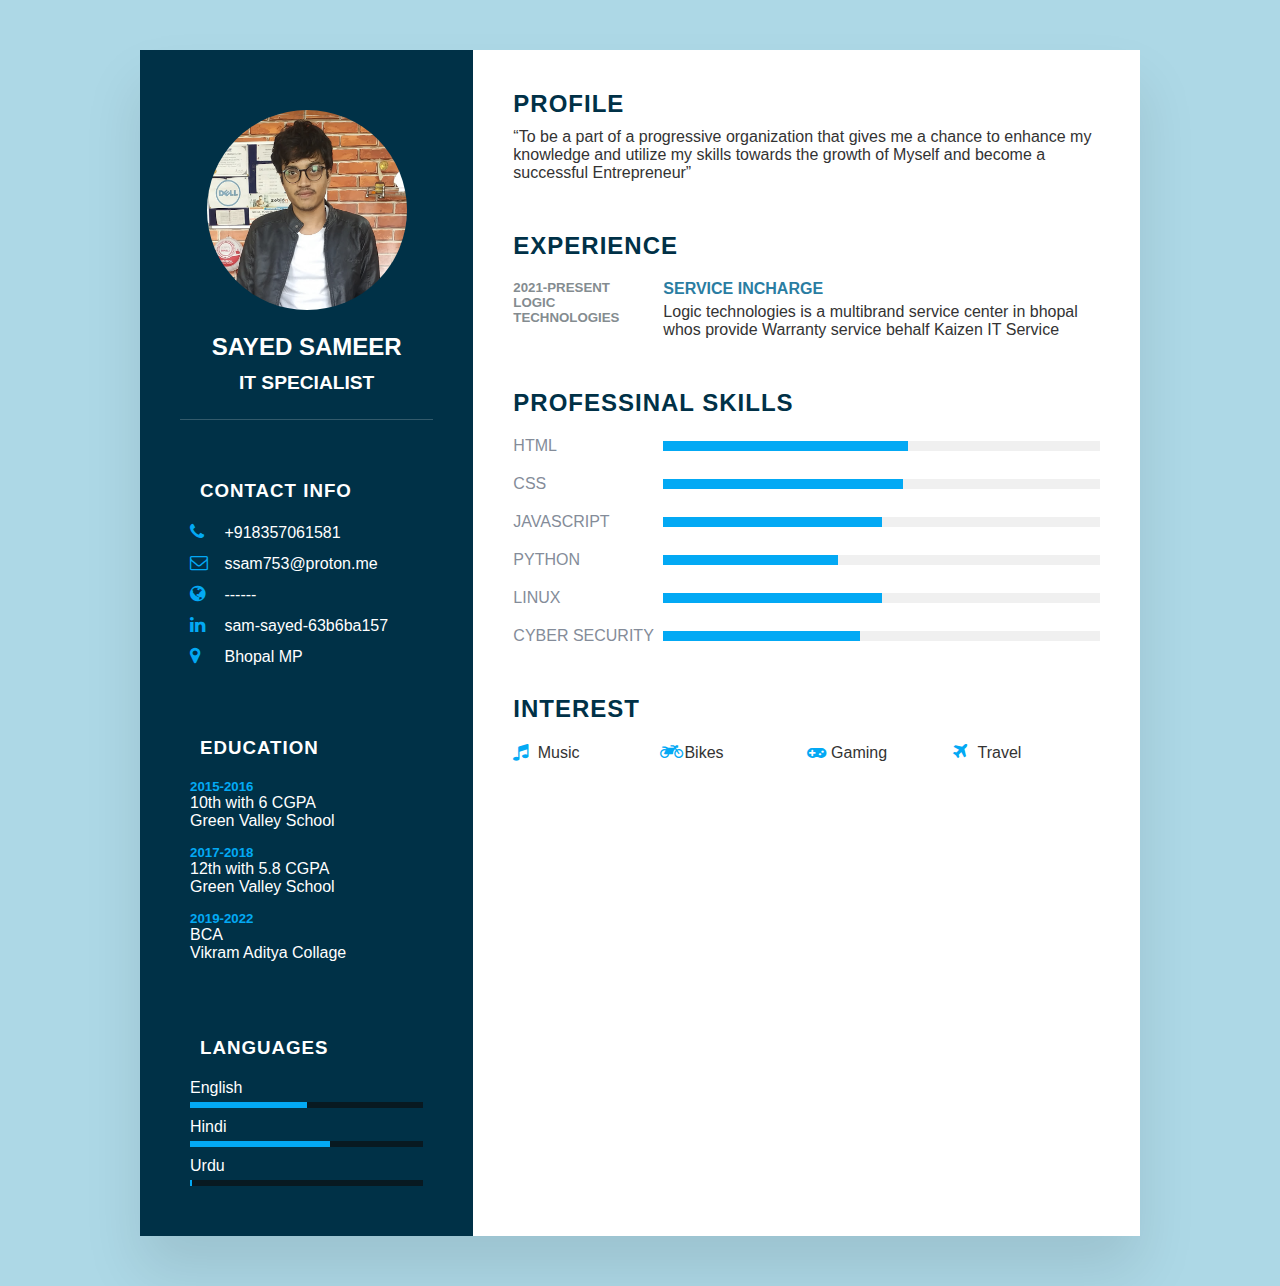
==== index.html @ d56a77f4 "Rename Index.html to index.html" ====
<!DOCTYPE html>
<html lang="en">
<head>
    <meta charset="UTF-8">
    <meta http-equiv="X-UA-Compatible" content="IE=edge">
    <meta name="viewport" content="width=0, initial-scale=1.0">
    <link rel="stylesheet" href="cv.css">

    <link rel="stylesheet" href="https://cdnjs.cloudflare.com/ajax/libs/font-awesome/4.7.0/css/font-awesome.css" integrity="sha512-5A8nwdMOWrSz20fDsjczgUidUBR8liPYU+WymTZP1lmY9G6Oc7HlZv156XqnsgNUzTyMefFTcsFH/tnJE/+xBg==" crossorigin="anonymous" referrerpolicy="no-referrer" />


    <title>Document</title>
</head>
<body>
    
    <div class="container">

        <div class="left-side">
            <div class="profile-text">
                <div class="image"><img src="image.png" alt=""></div>
                <h2>Sayed Sameer<br><span>IT Specialist</span></h2>
            </div>

            <div class="contact">
                <h3 class="title">Contact Info</h3>
                <ul>
                    <li>
                        <span class="icon"><i class="fa fa-phone" aria-hidden="true"></i>
                        </span>
                        <span>+918357061581</span>
                    </li>

                    <li>
                        <span class="icon"><i class="fa fa-envelope-o" aria-hidden="true"></i></span>
                        <span>ssam753@proton.me</span>
                    </li>
                    <li>
                        <span class="icon"><i class="fa fa-globe" aria-hidden="true"></i></span>
                        <span>------</span>
                    </li>
                    <li>
                        <span class="icon"><i class="fa fa-linkedin" aria-hidden="true"></i></span>
                        <span>sam-sayed-63b6ba157</span>
                    </li>
                    <li>
                        <span class="icon"><i class="fa fa-map-marker" aria-hidden="true"></i></span>
                        <span>Bhopal MP</span>
                    </li>
                </ul>

            </div>

            <div class="contact education">
                <h3 class="title">Education</h3>
                <ul>

                    <li>
                        <h5>2015-2016</h5>
                        <h4>10th with 6 CGPA</h4>
                        <h4>Green Valley School</h4>
                    </li>

                    <li>
                        <h5>2017-2018</h5>
                        <h4>12th with 5.8 CGPA</h4>
                        <h4>Green Valley School </h4>
                    </li>

                    <li>
                        <h5>2019-2022</h5>
                        <h4>BCA</h4>
                        <h4>Vikram Aditya Collage</h4>
                    </li>



                </ul>

            </div>
            

            <div class="contact languages">
                <h3 class="title">languages</h3>
                <ul>

                    <li>
                        <span class="text">English</span>
                        <div class="percent">
                            <div style="width: 50%;"></div>
                        </div>
                    </li>   


                    <li>
                        <span class="text">Hindi</span>
                        <div class="percent">
                            <div style="width: 60%;"></div>
                        </div>
                    </li>


                    <li>
                        <span class="text">Urdu</span>
                        <div class="percent"><div style="width: 1%;"></div></div>
                    </li>


                </ul>
                </div>

        </div>

        <div class="right-side">

           <div class="about">
               <h2 class="title2">Profile</h2>
               <p>“To be a part of a progressive organization that gives me a chance to enhance 
                   my knowledge and utilize my skills towards the growth of 
                   Myself and become a successful Entrepreneur”</p>
           </div>

           
           <div class="about">
            <h2 class="title2">Experience</h2>
            <div class="box">

                <div class="year">
                    <h5>2021-Present</h5>
                    <h5>Logic Technologies</h5>
                </div>
                <div class="text">
                    <h4>Service incharge</h4>
                    <p>Logic technologies is a multibrand service center in bhopal whos provide Warranty service behalf Kaizen IT Service
                    </p>
                </div>
            </div>

           
           
            
            

        </div>
        
        <div class="about skills">
            <h2 class="title2">Professinal Skills</h2>
    
            <div class="box">
                <h4>Html</h4>
                <div class="percent">
                    <div style="width: 56%;"></div>
                </div>
            </div>

            <div class="box">
                <h4>CSS</h4>
                <div class="percent">
                    <div style="width: 55%;"></div>
                </div>
            </div>

            <div class="box">
                <h4>Javascript</h4>
                <div class="percent"><div style="width: 50%;"></div></div>
            </div>

            <div class="box">
                <h4>python</h4>
                <div class="percent">
                    <div style="width: 40%;"></div>
                </div>
            </div>

            <div class="box">
                <h4>Linux</h4>
                <div class="percent">
                    <div style="width: 50%;"></div>
                </div>
            </div>
            <div class="box">
                <h4>Cyber Security</h4>
                <div class="percent">
                    <div style="width: 45%;"></div>
                </div>
            </div>
        </div>
        

        <div class="about interest">
            <h2 class="title2">Interest</h2>
            <ul>
                <li><i class="fa fa-music" aria-hidden="true"></i> Music</li>
                <li><i class="fa fa-motorcycle" aria-hidden="true"> </i> Bikes</li>
                <li><i class="fa fa-gamepad" aria-hidden="true"> </i> Gaming</li>
                <li><i class="fa fa-plane" aria-hidden="true"></i> </i> Travel</li>


            </ul>
            </div>

        
        </div>

        

        </div>

    

        </div>
    </div>


</body>
</html>
---- cv.css ----
*{

    margin: 0;
    padding: 0;
    box-sizing: border-box;
    font-family: Arial, Helvetica, sans-serif;

}
body{

    background: lightblue;
    display: flex;
    justify-content: center;
    align-items: center;
   min-height: 100vh;
}

.container{
    position: relative;
    width: 100%;
    max-width: 1000px;
    min-height: 1000px;
    margin: 50px;
    background-color: white;
    display: grid;
    grid-template-columns: 1fr 2fr;
    box-shadow: 0 35px 55px rgba(0, 0, 0, 0.1);

}
.container .left-side{
    position: relative;
    background: #003147;
    padding: 40px;
}

.container .right-side{
    position: relative;
    background: #ffffff;
    padding: 40px;
}

.profile-text{

position: relative;
display: flex;
flex-direction: column;
padding: 20px;
align-items: center;
border-bottom: 1px solid rgba(255, 255, 255, 0.2)
}

.profile-text .image{
    position: relative;
    width: 200px;
    height:200px;
    border-radius: 50%;
    overflow: hidden;

}
.profile-text .image img{

right: 0;
top: 0;
width: 100%;
height: 100%;
object-fit: cover;

}
.profile-text h2{

    color: #fff;
    margin-top: 20px;
    text-transform: uppercase;
    text-align: center;
    font-weight: 600;
    line-height: 1.4em;
}
.profile-text h2 span{

font-size: 0.8em;
color: #fff;
font-weight: bolder;
}
.contact{

    padding-top: 40px;

}
.contact .title{

    color: #fff;
    font-weight: 600;
    text-transform: uppercase;
    letter-spacing: 1px;
    margin: 20px;
}
.contact ul{

    position: relative;
}

.contact ul li{

    list-style: none;
    margin: 10px;
    cursor: pointer;
    
}
.contact ul li .icon{

    display: inline-block;
    width: 30px;
    font-size: 18px;
    color: #03a9f4;


}

.contact ul li span{

    color: #fff;
    font-weight: 300;

}

.contact.education li{

    margin-bottom: 15px;


}
.contact.education h5{

color: #03a9f4;


}
.contact.education h4:nth-child(2){

    color: #fff;
    font-weight: 500;


}
.contact.education h4{

    color: #fff;
    font-weight: 300;

}

.contact.languages .percent{

    position: relative;
    width: 100%;
    height: 6px;
    background: #081921;
    display: block;
    margin-top: 5px;

}

.contact.languages .percent div{

    top: 0;
    left: 0;
    height: 100%;
    background: #03a9f4;

}

.about{

    margin-bottom: 50px;

}
.about:last-child{
    margin-bottom: 0;
}
.title2{

    margin-bottom: 10px;
    color: #003147;
    text-transform: uppercase;
    letter-spacing: 1px;


}
p{

    color: #333;

}

.about .box{

display: flex;
flex-direction: row;
margin: 20px 0;

}

.about .box .year{

    min-width: 150px;

}
.about .box .year h5{

color: #848c90;
text-transform: uppercase;
font-weight: 600;

}

.about .box .text h4{

    color: #2a7da2;
    text-transform: uppercase;
    font-size: 16px;
    margin-bottom: 5px;
}

.skills .box{

    position: relative;
    display: grid;
    grid-template-columns: 150px 1fr;
    justify-content: center;
    align-items: center;

}

.skills .box h4{

    text-transform: uppercase;
    color: #848c99;
    font-weight: 500;
}
.skills .box .percent{

position: relative;
width: 100%;
height: 10px;
background-color: #f0f0f0;

}

.skills .box .percent div{

background: #03a9f4;
top: 0;
left: 0;
position: absolute;
height: 100%;

}

.interest ul{

    display: grid;
    grid-template-columns: repeat(4,1fr);

}
.interest ul li{

    list-style: none;
    color: #333;
    margin: 10px 0;
    font-weight: 500;
}

.interest ul li .fa{

    color: #03a9f4;
    font-size: 18px;
    width: 20px;

}

@media (max-width: 1000px){

    .container{
    margin: 10px;
    grid-template-columns: repeat(1,1fr);
    }
    
    
    .interest ul{
        grid-template-columns: repeat(2,1fr);
    }
    
    
    }
    
    @media (max-width: 600px){
    
    .about .box{
    
        flex-direction: column;
    
    }
    
    .about .box .year{
    
        min-width: 150px;
        margin-bottom: 5px;

    
    }
    
    .interest ul{
    
        grid-template-columns: repeat(1,1fr);
    
    }
    
    .skills .box{
    
        grid-template-columns: repeat(1,1fr);
    }
    
    }
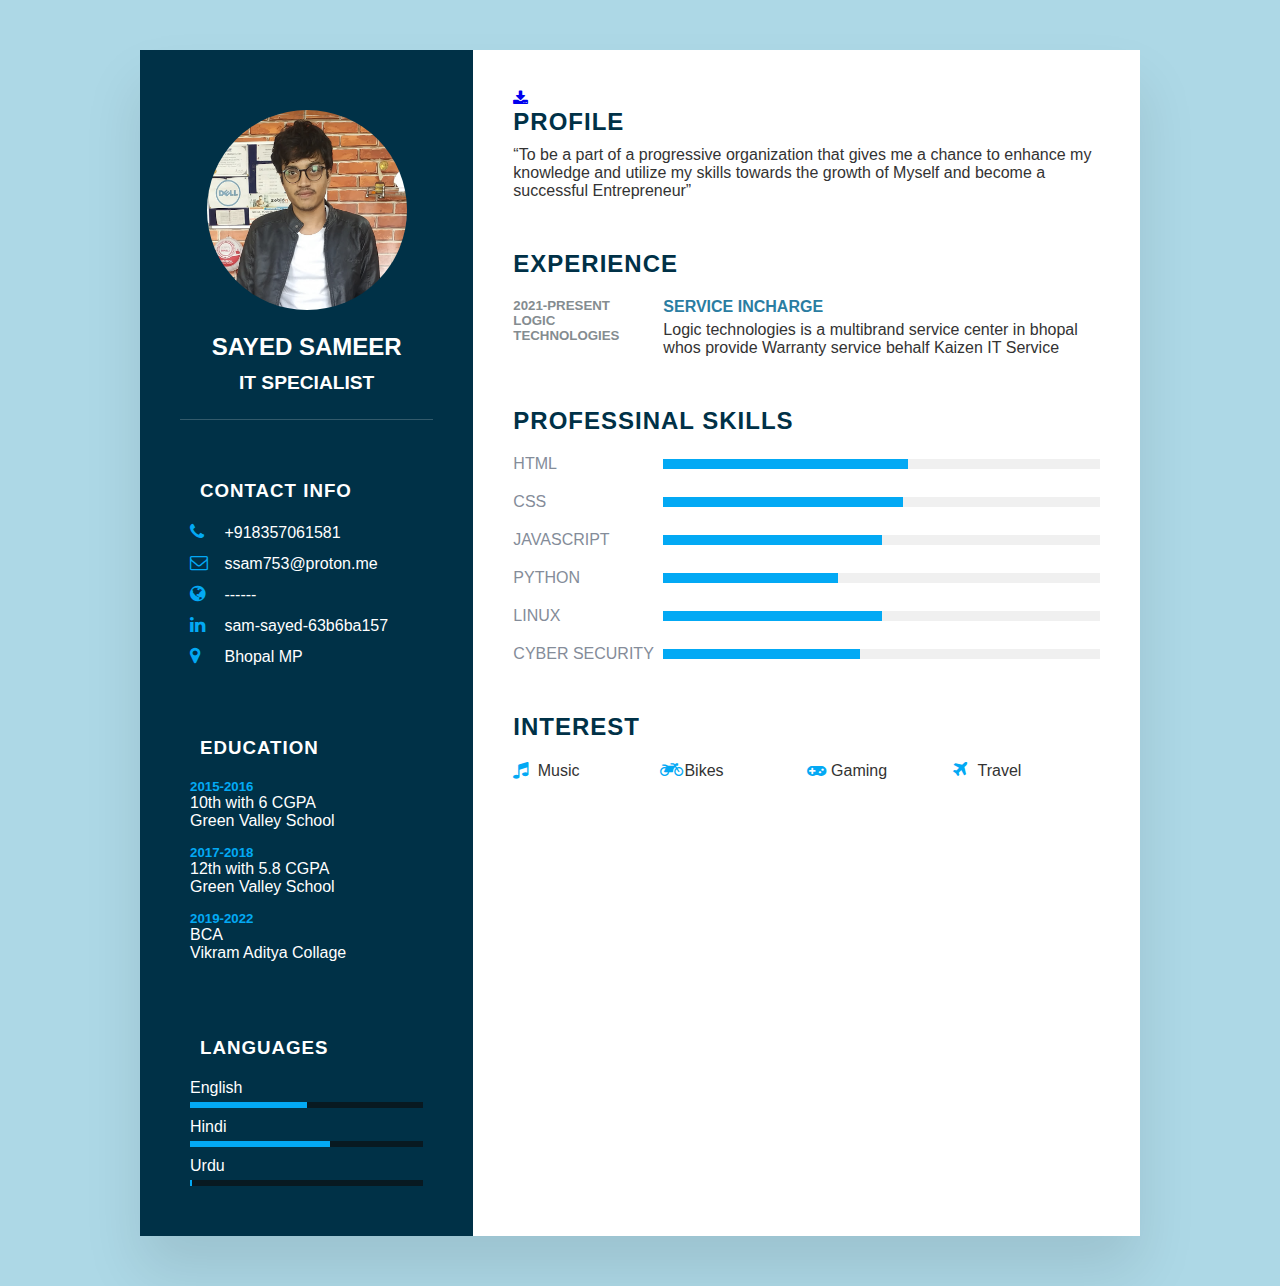
==== commit c84368c1: "Update index.html" ====
--- a/index.html
+++ b/index.html
@@ -111,6 +111,12 @@
         </div>
 
         <div class="right-side">
+            
+            <div class="button-download">
+                <a href="image.png" download="image.png"><i class="fa fa-download" aria-hidden="true"></i></a>
+            </div>
+
+            
 
            <div class="about">
                <h2 class="title2">Profile</h2>
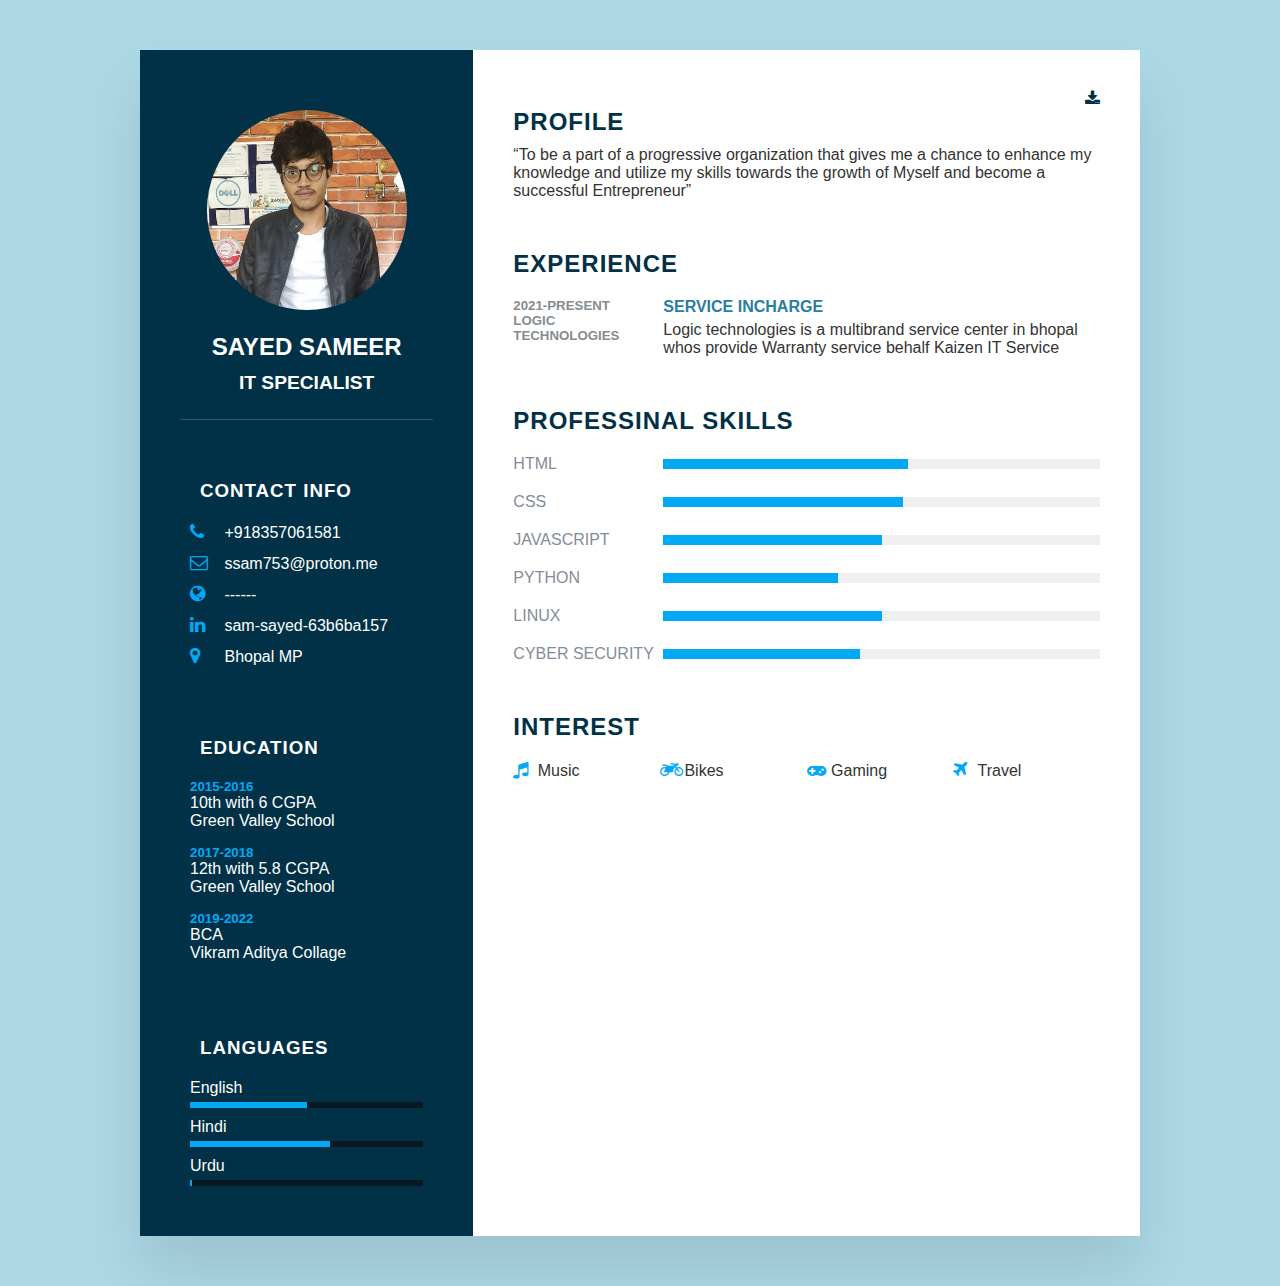
==== commit 2f6689a1: "Update index.html" ====
--- a/index.html
+++ b/index.html
@@ -113,7 +113,7 @@
         <div class="right-side">
             
             <div class="button-download">
-                <a href="image.png" download="image.png"><i class="fa fa-download" aria-hidden="true"></i></a>
+                <a href="CV.pdf" download="image.png"><i class="fa fa-download" aria-hidden="true"></i></a>
             </div>
 
             
--- a/cv.css
+++ b/cv.css
@@ -320,4 +320,18 @@
         grid-template-columns: repeat(1,1fr);
     }
     
-    }+    }
+
+
+ .button-download{
+
+        display: flex;
+        justify-content: end;
+    }
+
+    .button-download a{
+
+        color: #003147;
+         
+
+    }
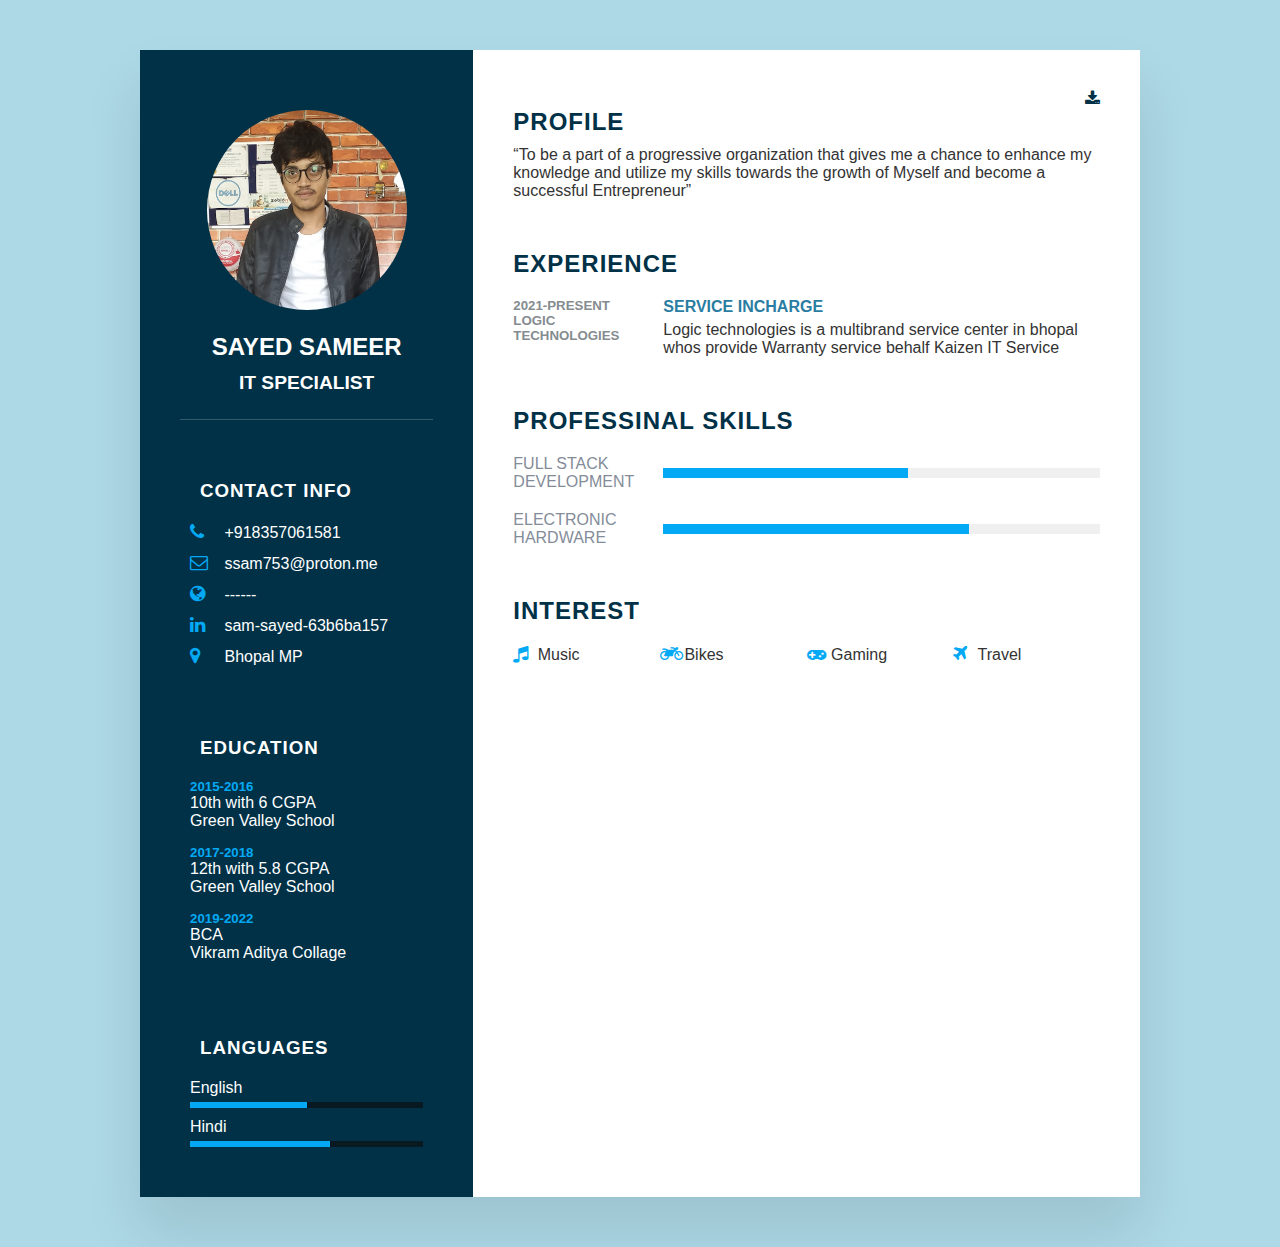
==== commit a9179850: "index.html" ====
--- a/index.html
+++ b/index.html
@@ -99,10 +99,7 @@
                     </li>
 
 
-                    <li>
-                        <span class="text">Urdu</span>
-                        <div class="percent"><div style="width: 1%;"></div></div>
-                    </li>
+   
 
 
                 </ul>
@@ -113,7 +110,7 @@
         <div class="right-side">
             
             <div class="button-download">
-                <a href="CV.pdf" download="image.png"><i class="fa fa-download" aria-hidden="true"></i></a>
+                <a href="CV.pdf" download="CV.pdf"><i class="fa fa-download" aria-hidden="true"></i></a>
             </div>
 
             
@@ -152,43 +149,25 @@
             <h2 class="title2">Professinal Skills</h2>
     
             <div class="box">
-                <h4>Html</h4>
+                <h4>Full Stack Development</h4>
                 <div class="percent">
                     <div style="width: 56%;"></div>
                 </div>
             </div>
 
             <div class="box">
-                <h4>CSS</h4>
+                <h4>Electronic hardware</h4>
                 <div class="percent">
-                    <div style="width: 55%;"></div>
-                </div>
-            </div>
-
-            <div class="box">
-                <h4>Javascript</h4>
-                <div class="percent"><div style="width: 50%;"></div></div>
-            </div>
-
-            <div class="box">
-                <h4>python</h4>
-                <div class="percent">
-                    <div style="width: 40%;"></div>
-                </div>
-            </div>
-
-            <div class="box">
-                <h4>Linux</h4>
-                <div class="percent">
-                    <div style="width: 50%;"></div>
-                </div>
-            </div>
-            <div class="box">
-                <h4>Cyber Security</h4>
-                <div class="percent">
-                    <div style="width: 45%;"></div>
-                </div>
-            </div>
+                    <div style="width: 70%;"></div>
+                </div>
+            </div>
+
+            
+
+            
+
+            
+           
         </div>
         
 
